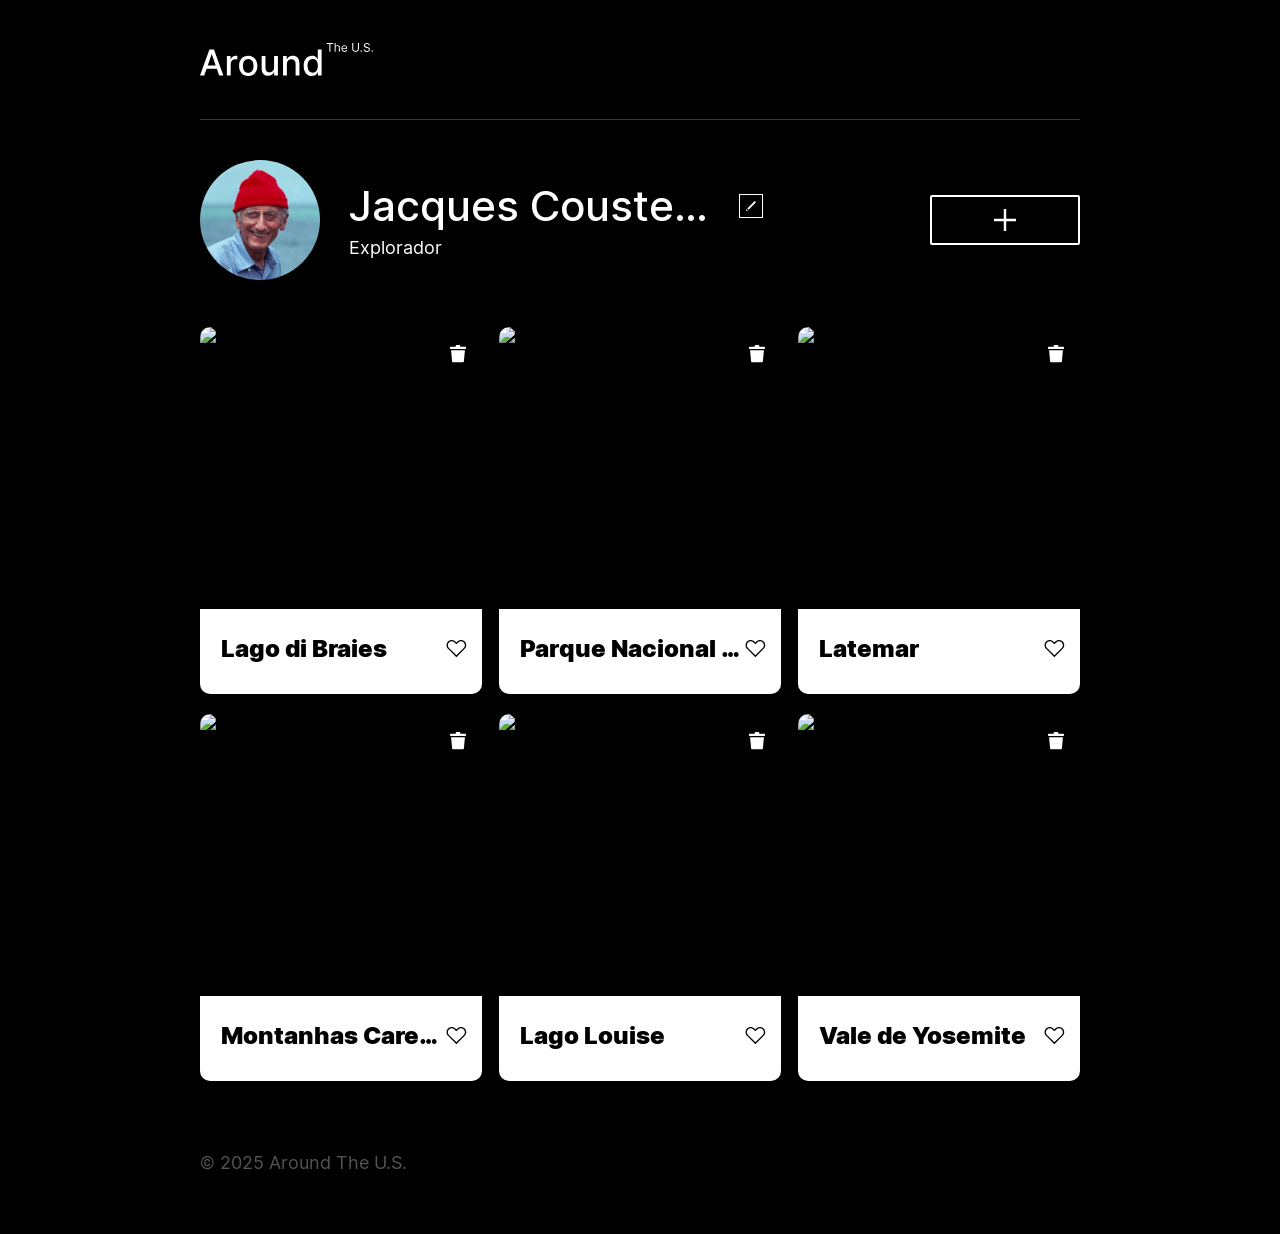
==== src/index.html @ 0700e3fb "crio as classes Section, Popup, PopupWithImage, PopupWithForm e UserInfo O projeto passa para a past" ====
<!DOCTYPE html>
<html lang="pt">
  <head>
    <meta charset="UTF-8" />
    <meta content="width=device-width, initial-scale=1.0" name="viewport" />
    <meta content="ie=edge" http-equiv="X-UA-Compatible" />
    <title>Around The U.S.</title>
    <link href="./pages/index.css" rel="stylesheet" />
  </head>
  <body class="page">
    <div class="page__content">
      <header class="header page__section">
        <img
          alt="Logotipo Around The U.S."
          class="logo header__logo"
          src="./images/logo.svg"
        />
      </header>
      <main class="content">
        <section class="profile page__section">
          <img class="profile__image" src="./images/avatar.jpg" alt="Avatar" />
          <div class="profile__info">
            <h1 class="profile__title">Jacques Cousteau</h1>
            <button
              aria-label="Editar perfil"
              class="profile__edit-button"
              type="button"
            ></button>
            <p class="profile__description">Explorador</p>
          </div>
          <button
            aria-label="Adicionar cartão"
            class="profile__add-button"
            type="button"
          ></button>
        </section>
        <section class="cards page__section">
          <ul class="cards__list">
            <template id="card-template">
              <li class="card">
                <img class="card__image" src="#" alt="" />
                <button
                  aria-label="Excluir cartão"
                  class="card__delete-button"
                  type="button"
                ></button>
                <div class="card__description">
                  <h2 class="card__title"></h2>
                  <button
                    aria-label="Botão de curtir"
                    class="card__like-button"
                    type="button"
                  ></button>
                </div>
              </li>
            </template>
          </ul>
        </section>
      </main>
      <footer class="footer page__section">
        <p class="footer__copyright">© 2025 Around The U.S.</p>
      </footer>
      <div class="popup" id="edit-popup">
        <div class="popup__content">
          <button
            aria-label="Fechar pop-up"
            class="popup__close"
            type="button"
          ></button>
          <h3 class="popup__title">Editar perfil</h3>
          <form class="popup__form" id="edit-profile-form" novalidate>
            <input
              class="popup__input popup__input_type_name"
              id="name-input"
              maxlength="40"
              minlength="2"
              name="name"
              placeholder="Nome"
              required
              type="text"
            />
            <span class="popup__error" id="name-input-error"></span>
            <input
              class="popup__input popup__input_type_description"
              id="description-input"
              maxlength="200"
              minlength="2"
              name="job"
              placeholder="Sobre mim"
              required
              type="text"
            />
            <span class="popup__error" id="description-input-error"></span>
            <button class="button popup__button" disabled type="submit">
              Salvar
            </button>
          </form>
        </div>
      </div>
      <div class="popup" id="new-card-popup">
        <div class="popup__content">
          <button
            aria-label="Fechar pop-up"
            class="popup__close"
            type="button"
          ></button>
          <h3 class="popup__title">Novo local</h3>
          <form class="popup__form" id="new-card-form" novalidate>
            <input
              class="popup__input popup__input_type_card-name"
              id="card-name-input"
              maxlength="30"
              minlength="2"
              name="name"
              placeholder="Título"
              required
              type="text"
            />
            <span class="popup__error" id="card-name-input-error"></span>
            <input
              class="popup__input popup__input_type_url"
              id="link-input"
              name="link"
              placeholder="URL da Imagem"
              required
              type="url"
            />
            <span class="popup__error" id="link-input-error"></span>
            <button class="button popup__button" disabled type="submit">
              Criar
            </button>
          </form>
        </div>
      </div>
      <div class="popup" id="image-popup">
        <div class="popup__content popup__content_content_image">
          <button
            aria-label="Fechar pop-up"
            class="popup__close"
            type="button"
          ></button>
          <img alt="" class="popup__image" src="#" />
          <p class="popup__caption"></p>
        </div>
      </div>
    </div>
    <script type="module" src="./pages/index.js"></script>
  </body>
</html>
---- src/pages/index.css ----
@import url("../vendor/normalize.css");
@import url("../vendor/fonts.css");

@import url("../blocks/page.css");
@import url("../blocks/header.css");
@import url("../blocks/content.css");
@import url("../blocks/footer.css");
@import url("../blocks/profile.css");
@import url("../blocks/cards.css");
@import url("../blocks/card.css");
@import url("../blocks/popup.css");
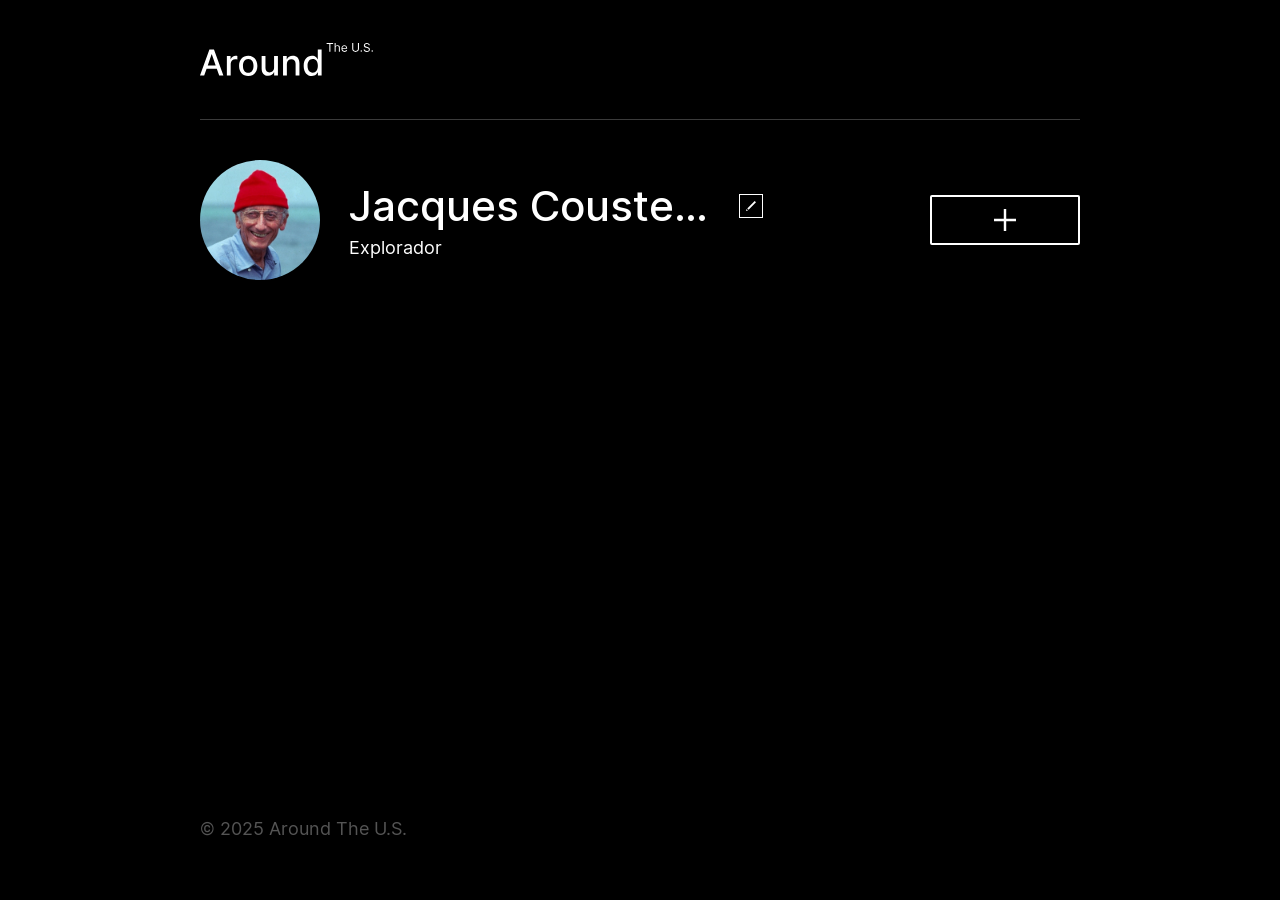
==== commit fb1bb2e3: "conecto o projeto ao servidor com a classe Api e crio os pop-ups de confirmacao e de foto do perfil" ====
--- a/src/index.html
+++ b/src/index.html
@@ -18,7 +18,17 @@
       </header>
       <main class="content">
         <section class="profile page__section">
-          <img class="profile__image" src="./images/avatar.jpg" alt="Avatar" />
+          <button
+            aria-label="Alterar a foto do perfil"
+            class="profile__avatar-button"
+            type="button"
+          >
+            <img
+              alt="Foto de perfil"
+              class="profile__image"
+              src="./images/avatar.jpg"
+            />
+          </button>
           <div class="profile__info">
             <h1 class="profile__title">Jacques Cousteau</h1>
             <button
@@ -85,7 +95,7 @@
               id="description-input"
               maxlength="200"
               minlength="2"
-              name="job"
+              name="about"
               placeholder="Sobre mim"
               required
               type="text"
@@ -132,6 +142,52 @@
           </form>
         </div>
       </div>
+      <div class="popup" id="avatar-popup">
+        <div class="popup__content popup__content_type_compact">
+          <button
+            aria-label="Fechar pop-up"
+            class="popup__close"
+            type="button"
+          ></button>
+          <h3 class="popup__title">Alterar a foto do perfil</h3>
+          <form class="popup__form" id="avatar-form" novalidate>
+            <input
+              class="popup__input popup__input_type_url"
+              id="avatar-input"
+              name="avatar"
+              placeholder="Link da foto"
+              required
+              type="url"
+            />
+            <span class="popup__error" id="avatar-input-error"></span>
+            <button
+              class="button popup__button popup__button_type_compact"
+              disabled
+              type="submit"
+            >
+              Salvar
+            </button>
+          </form>
+        </div>
+      </div>
+      <div class="popup" id="confirm-popup">
+        <div class="popup__content popup__content_type_compact">
+          <button
+            aria-label="Fechar pop-up"
+            class="popup__close"
+            type="button"
+          ></button>
+          <h3 class="popup__title">Tem certeza?</h3>
+          <form class="popup__form popup__form_type_confirm" id="confirm-form">
+            <button
+              class="button popup__button popup__button_type_compact"
+              type="submit"
+            >
+              Sim
+            </button>
+          </form>
+        </div>
+      </div>
       <div class="popup" id="image-popup">
         <div class="popup__content popup__content_content_image">
           <button
